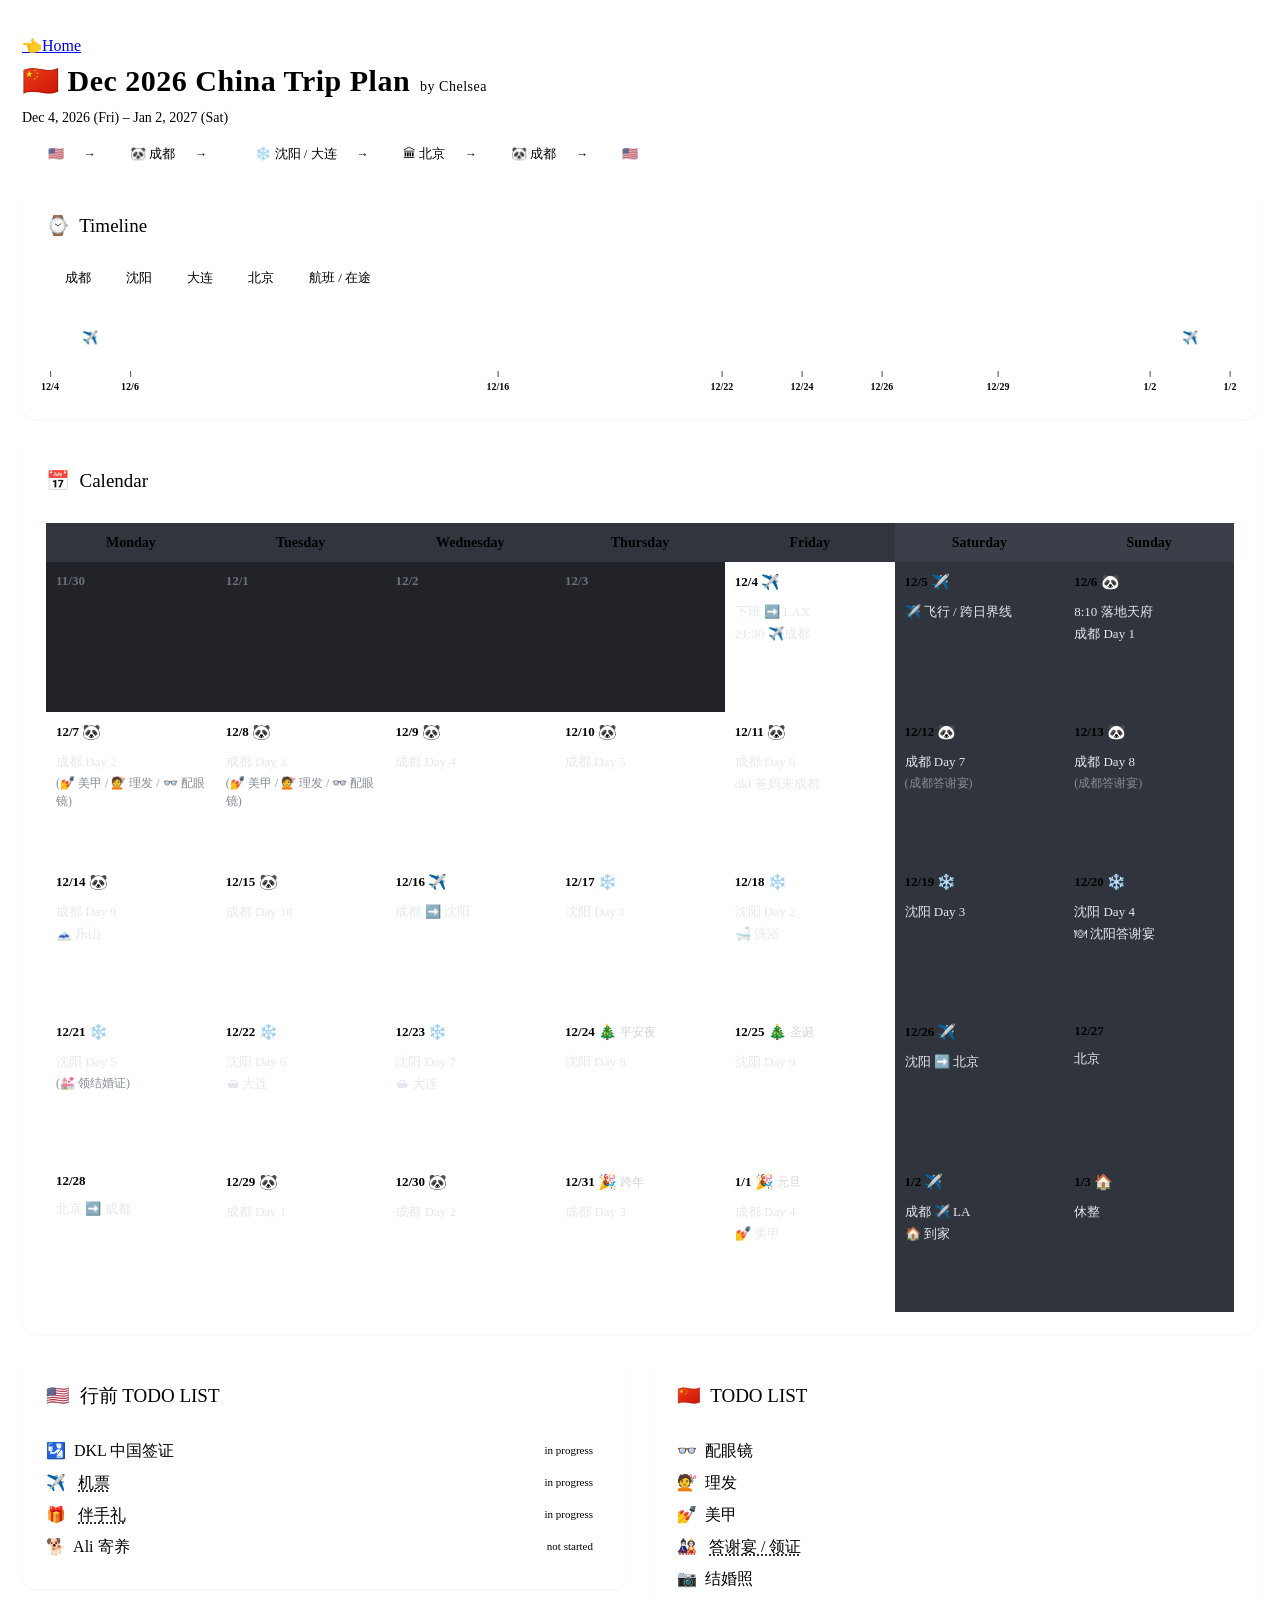
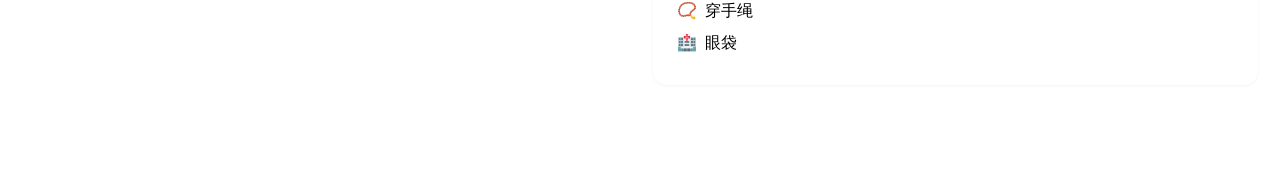
==== 2026-china-trip.html @ edc89a9f "China trip: remove 眼袋 plan from 12.30 calendar" ====
<!DOCTYPE html>
<html lang="zh-CN">
<head>
<meta charset="UTF-8">
<meta name="viewport" content="width=device-width, initial-scale=1.0">
<title>Dec 2026 China Trip Plan · Chelsea</title>
<link rel="stylesheet" href="assets/css/base.css">
<style>
  *{box-sizing:border-box;}
  body{margin:0;padding:34px 22px 64px;background:var(--bg);color:var(--ink);line-height:1.5;}
  .wrap{max-width:1280px;margin:0 auto;}
  header.top{margin-bottom:22px;}
  h1{font-family:var(--serif);font-size:30px;margin:0 0 4px;letter-spacing:.5px;}
  h1 .by{font-size:14px;color:var(--muted);font-weight:400;margin-left:10px;}
  .sub{color:var(--muted);font-size:14px;}
  .route{display:flex;flex-wrap:wrap;align-items:center;gap:8px;margin-top:12px;font-size:13px;}
  .route .stop{display:inline-flex;align-items:center;gap:6px;padding:4px 12px;border:1px solid var(--line);border-radius:20px;background:var(--paper);color:var(--ink);}
  .route .stop i{width:8px;height:8px;border-radius:50%;}
  .route .arr{color:var(--muted);font-size:12px;}
  .card{background:var(--paper);border:1px solid var(--line);border-radius:14px;padding:22px 24px;margin-bottom:26px;box-shadow:0 1px 3px rgba(0,0,0,.05);}
  h2{font-family:var(--serif);font-weight:400;font-size:19px;margin:0 0 16px;padding-bottom:12px;border-bottom:1px solid var(--line);display:flex;align-items:center;gap:8px;}
  h2 .dot{display:none;}

  .legend{display:flex;gap:16px;flex-wrap:wrap;font-size:13px;color:var(--muted);margin-bottom:8px;}
  .legend span{display:inline-flex;align-items:center;gap:6px;}
  .sw{width:13px;height:13px;border-radius:4px;display:inline-block;}

  /* TIMELINE */
  .tl{position:relative;margin:24px 4px 8px;}
  .tl-track{display:flex;height:52px;border-radius:9px;overflow:hidden;box-shadow:inset 0 0 0 1px var(--line);}
  .seg{position:relative;display:flex;flex-direction:column;align-items:center;justify-content:center;color:#fff;font-size:13px;font-weight:600;text-align:center;padding:0 4px;line-height:1.2;}
  .seg small{font-weight:400;font-size:10px;opacity:.92;margin-top:2px;}
  .seg.fly{background:var(--fly);} .seg.jp{background:var(--jp);} .seg.cd{background:var(--cd);}
  .seg.sy{background:var(--sy);} .seg.dl{background:var(--dl);} .seg.bj{background:var(--jp);}
  .tl-axis{position:relative;height:16px;margin-top:9px;font-size:10px;color:var(--muted);}
  .tick{position:absolute;top:6px;transform:translateX(-50%);white-space:nowrap;font-weight:700;}
  .tick::before{content:"";position:absolute;top:-8px;left:50%;width:1px;height:6px;background:#4a505a;}
  .tick.lo{top:20px;}
  .tick.lo::before{top:-22px;height:20px;}

  /* CALENDAR */
  table{width:100%;border-collapse:collapse;table-layout:fixed;}
  th{font-family:var(--serif);font-size:14px;font-weight:700;padding:9px 0;text-align:center;border:1px solid var(--line);color:var(--wkdy);background:#31353d;}
  th.we{background:#3a3f49;color:var(--wknd);}
  td{border:1px solid var(--line);vertical-align:top;height:150px;padding:9px 10px;position:relative;}
  td.pre{background:#212328;}
  td.pre .dhead{color:#6b7079;}
  td.we{background:#30343c;}
  .dhead{font-family:var(--serif);font-weight:700;font-size:13px;color:var(--wkdy);margin-bottom:8px;}
  td.we .dhead{color:var(--wknd);}
  .demoji{font-family:-apple-system,"Apple Color Emoji","Noto Color Emoji",sans-serif;font-weight:400;font-size:15px;vertical-align:-1px;}
  .dlabel{font-family:var(--body);font-weight:400;font-size:12px;color:#cfd4dc;}
  .body{font-family:var(--body);font-size:13px;color:#e4e8ee;}
  .body div{margin-top:3px;}
  .body .sub2{color:#868c96;font-size:12px;}
  .accent{position:absolute;left:0;top:0;bottom:0;width:4px;border-radius:0 0 0 0;}
  .a-fly{background:var(--fly);} .a-jp{background:var(--jp);} .a-cd{background:var(--cd);}
  .a-sy{background:var(--sy);} .a-bj{background:var(--jp);}

  .todo-row{display:flex;gap:26px;align-items:flex-start;}
  .todo-row .card{flex:1;margin-bottom:26px;}
  .todo label{display:flex;align-items:center;gap:4px;margin:8px 0;color:var(--ink);}
  .todo-link{color:var(--ink);text-decoration:underline dotted;text-underline-offset:3px;}
  .todo-link:hover{color:var(--cd);}
  .todo .tag{margin-left:auto;font-size:11px;padding:2px 10px;border-radius:20px;white-space:nowrap;}
  .todo .tag.doing{color:var(--bj);border:1px solid var(--bj);}
  .todo .tag.notyet{color:var(--muted);border:1px solid var(--line);}
  #cal{overflow-x:auto;-webkit-overflow-scrolling:touch;}
  @media(max-width:820px){
    body{padding:20px 12px 48px;}
    .card{padding:16px 14px;}
    #cal table{min-width:860px;}
    td{height:130px;}
    .todo-row{gap:12px;}
    .todo label{font-size:13px;}
    .todo .tag{font-size:10px;padding:2px 7px;}
    .seg{font-size:11px;}
    h1{font-size:24px;}
  }
  /* 窄到文字会被挤压时才退回上下排列（拉伸满宽，两框同宽） */
  @media(max-width:460px){
    .todo-row{flex-direction:column;gap:0;align-items:stretch;}
  }
</style>
</head>
<body>
<div class="wrap">
  <header class="top">
    <a class="home-link" href="index.html"><span class="arr">👈</span>Home</a>
    <h1>🇨🇳 Dec 2026 China Trip Plan<span class="by">by Chelsea</span></h1>
    <div class="sub">Dec 4, 2026 (Fri) – Jan 2, 2027 (Sat)</div>
    <div class="route">
      <span class="stop"><i style="background:var(--fly)"></i>🇺🇸</span>
      <span class="arr">→</span>
      <span class="stop"><i style="background:var(--cd)"></i>🐼 成都</span>
      <span class="arr">→</span>
      <span class="stop"><i style="background:var(--sy)"></i><i style="background:var(--dl)"></i>❄️ 沈阳 / 大连</span>
      <span class="arr">→</span>
      <span class="stop"><i style="background:var(--jp)"></i>🏛 北京</span>
      <span class="arr">→</span>
      <span class="stop"><i style="background:var(--cd)"></i>🐼 成都</span>
      <span class="arr">→</span>
      <span class="stop"><i style="background:var(--fly)"></i>🇺🇸</span>
    </div>
  </header>

  <!-- TIMELINE -->
  <section class="card">
    <h2><span class="dot"></span>⌚️&ensp;Timeline</h2>
    <div class="legend">
      <span><i class="sw" style="background:var(--cd)"></i>成都</span>
      <span><i class="sw" style="background:var(--sy)"></i>沈阳</span>
      <span><i class="sw" style="background:var(--dl)"></i>大连</span>
      <span><i class="sw" style="background:var(--jp)"></i>北京</span>
      <span><i class="sw" style="background:var(--fly)"></i>航班 / 在途</span>
    </div>
    <div class="tl">
      <div class="tl-track" id="tlTrack" data-end="1/2">
        <div class="seg fly" style="flex:2" data-tick="12/4">✈️</div>
        <div class="seg cd"  style="flex:10" data-tick="12/6">成都</div>
        <div class="seg sy"  style="flex:6" data-tick="12/16">沈阳</div>
        <div class="seg dl"  style="flex:2" data-tick="12/22">大连</div>
        <div class="seg sy"  style="flex:2" data-tick="12/24">沈阳</div>
        <div class="seg bj"  style="flex:3" data-tick="12/26">北京</div>
        <div class="seg cd"  style="flex:4" data-tick="12/29">成都</div>
        <div class="seg fly" style="flex:2" data-tick="1/2">✈️</div>
      </div>
      <div class="tl-axis" id="tlAxis"></div>
    </div>
  </section>

  <!-- CALENDAR -->
  <section class="card">
    <h2><span class="dot" style="background:var(--sy)"></span>📅&ensp;Calendar</h2>
    <div id="cal"></div>
  </section>

  <!-- TODO -->
  <div class="todo-row">
    <section class="card">
      <h2><span class="dot" style="background:#3fa96a"></span>🇺🇸&ensp;行前 TODO LIST</h2>
      <div class="todo">
        <label>🛂&ensp;DKL 中国签证<span class="tag doing">in progress</span></label>
        <label>✈️&ensp;<a class="todo-link" href="pages/plan/flights.html">机票</a><span class="tag doing">in progress</span></label>
        <label>🎁&ensp;<a class="todo-link" href="pages/plan/gifts.html">伴手礼</a><span class="tag doing">in progress</span></label>
        <label>🐕&ensp;Ali 寄养<span class="tag notyet">not started</span></label>
      </div>
    </section>
    <section class="card">
      <h2><span class="dot" style="background:#e83e8c"></span>🇨🇳&ensp;TODO LIST</h2>
      <div class="todo">
        <label>👓&ensp;配眼镜</label>
        <label>💇&ensp;理发</label>
        <label>💅&ensp;美甲</label>
        <label>🎎&ensp;<a class="todo-link" href="pages/plan/wedding.html">答谢宴 / 领证</a></label>
        <label>📷&ensp;结婚照</label>
        <label>📿&ensp;穿手绳</label>
        <label>🏥&ensp;眼袋</label>
      </div>
    </section>
  </div>
</div>

<script>
// city: 用于左侧色条 fly/jp/cd/sy/bj ；top: 日期后的 emoji/标签；body: 当天安排（数组，(...) 会变灰）
const plan = {
  '2026-11-30':{}, '2026-12-01':{}, '2026-12-02':{}, '2026-12-03':{},
  '2026-12-04':{city:'fly',top:'✈️',body:['下班 ➡️ LAX','21:30 ✈️成都']},
  '2026-12-05':{city:'fly',top:'✈️',body:['✈️ 飞行 / 跨日界线']},
  '2026-12-06':{city:'cd',top:'🐼',body:['8:10 落地天府','成都 Day 1']},
  '2026-12-07':{city:'cd',top:'🐼',body:['成都 Day 2','(💅 美甲 / 💇 理发 / 👓 配眼镜)']},
  '2026-12-08':{city:'cd',top:'🐼',body:['成都 Day 3','(💅 美甲 / 💇 理发 / 👓 配眼镜)']},
  '2026-12-09':{city:'cd',top:'🐼',body:['成都 Day 4']},
  '2026-12-10':{city:'cd',top:'🐼',body:['成都 Day 5']},
  '2026-12-11':{city:'cd',top:'🐼',body:['成都 Day 6','dkl 爸妈来成都']},
  '2026-12-12':{city:'cd',top:'🐼',body:['成都 Day 7','(成都答谢宴)']},
  '2026-12-13':{city:'cd',top:'🐼',body:['成都 Day 8','(成都答谢宴)']},
  '2026-12-14':{city:'cd',top:'🐼',body:['成都 Day 9','🗻 乐山']},
  '2026-12-15':{city:'cd',top:'🐼',body:['成都 Day 10']},
  '2026-12-16':{city:'fly',top:'✈️',body:['成都 ➡️ 沈阳']},
  '2026-12-17':{city:'sy',top:'❄️',body:['沈阳 Day 1']},
  '2026-12-18':{city:'sy',top:'❄️',body:['沈阳 Day 2','🛁 洗浴']},
  '2026-12-19':{city:'sy',top:'❄️',body:['沈阳 Day 3']},
  '2026-12-20':{city:'sy',top:'❄️',body:['沈阳 Day 4','🍽 沈阳答谢宴']},
  '2026-12-21':{city:'sy',top:'❄️',body:['沈阳 Day 5','(💒 领结婚证)']},
  '2026-12-22':{city:'sy',top:'❄️',body:['沈阳 Day 6','🛳 大连']},
  '2026-12-23':{city:'sy',top:'❄️',body:['沈阳 Day 7','🛳 大连']},
  '2026-12-24':{city:'sy',top:'🎄 平安夜',body:['沈阳 Day 8']},
  '2026-12-25':{city:'sy',top:'🎄 圣诞',body:['沈阳 Day 9']},
  '2026-12-26':{city:'bj',top:'✈️',body:['沈阳 ➡️ 北京']},
  '2026-12-27':{city:'bj',top:'',body:['北京']},
  '2026-12-28':{city:'fly',top:'',body:['北京 ➡️ 成都']},
  '2026-12-29':{city:'cd',top:'🐼',body:['成都 Day 1']},
  '2026-12-30':{city:'cd',top:'🐼',body:['成都 Day 2']},
  '2026-12-31':{city:'cd',top:'🎉 跨年',body:['成都 Day 3']},
  '2027-01-01':{city:'cd',top:'🎉 元旦',body:['成都 Day 4','💅 美甲']},
  '2027-01-02':{city:'fly',top:'✈️',body:['成都 ✈️ LA','🏠 到家']},
  '2027-01-03':{city:'fly',top:'🏠',body:['休整']}
};

const heads = ['Monday','Tuesday','Wednesday','Thursday','Friday','Saturday','Sunday'];
const start = new Date(2026,10,30);   // Mon 11/30
const TOTAL = 35;                      // 5 周整
function iso(d){return d.getFullYear()+'-'+String(d.getMonth()+1).padStart(2,'0')+'-'+String(d.getDate()).padStart(2,'0');}

let html = '<table><thead><tr>';
heads.forEach((h,i)=>html+='<th class="'+(i>=5?'we':'')+'">'+h+'</th>');
html += '</tr></thead><tbody>';
for(let w=0; w<5; w++){
  html+='<tr>';
  for(let d=0; d<7; d++){
    const date = new Date(start); date.setDate(start.getDate()+w*7+d);
    const key = iso(date);
    const info = plan[key] || {};
    const we = (d>=5);
    const pre = (date < new Date(2026,11,4));
    let cls = []; if(we) cls.push('we'); if(pre) cls.push('pre');
    html+='<td class="'+cls.join(' ')+'">';
    if(info.city) html+='<span class="accent a-'+info.city+'"></span>';
    let topHtml='';
    if(info.top){
      const parts=info.top.split(/\s+/);
      const emo=parts.shift();
      const rest=parts.join(' ');
      topHtml=' <span class="demoji">'+emo+'</span>'+(rest?' <span class="dlabel">'+rest+'</span>':'');
    }
    html+='<div class="dhead">'+(date.getMonth()+1)+'/'+date.getDate()+topHtml+'</div>';
    if(info.body && info.body.length){
      html+='<div class="body">';
      info.body.forEach(t=>{
        const sub = /^\(/.test(t);
        html+='<div class="'+(sub?'sub2':'')+'">'+t+'</div>';
      });
      html+='</div>';
    }
    html+='</td>';
  }
  html+='</tr>';
}
html+='</tbody></table>';
document.getElementById('cal').innerHTML = html;

// Timeline 刻度：读取色块渲染后的真实位置，吸附到边界
function drawTicks(){
  const track = document.getElementById('tlTrack');
  const tr = track.getBoundingClientRect();
  let ax = '';
  Array.from(track.children).forEach(el=>{
    if(el.dataset.tick){
      const x = (el.getBoundingClientRect().left - tr.left) / tr.width * 100;
      ax += '<div class="tick" style="left:'+x.toFixed(3)+'%">'+el.dataset.tick+'</div>';
    }
  });
  if(track.dataset.end) ax += '<div class="tick" style="left:100%">'+track.dataset.end+'</div>';
  const axis = document.getElementById('tlAxis');
  axis.innerHTML = ax;
  // 窄屏防重叠：与上一个标签相撞的刻度自动落到第二排
  let r0 = -1e9, r1 = -1e9;
  Array.from(axis.children).forEach(t=>{
    const b = t.getBoundingClientRect();
    if(b.left < r0 + 4){ t.classList.add('lo'); r1 = b.right; }
    else r0 = b.right;
  });
  axis.style.height = axis.querySelector('.lo') ? '32px' : '';
}
drawTicks();
window.addEventListener('resize', drawTicks);
</script>
<script src="assets/js/scroll-restore.js"></script>
</body>
</html>
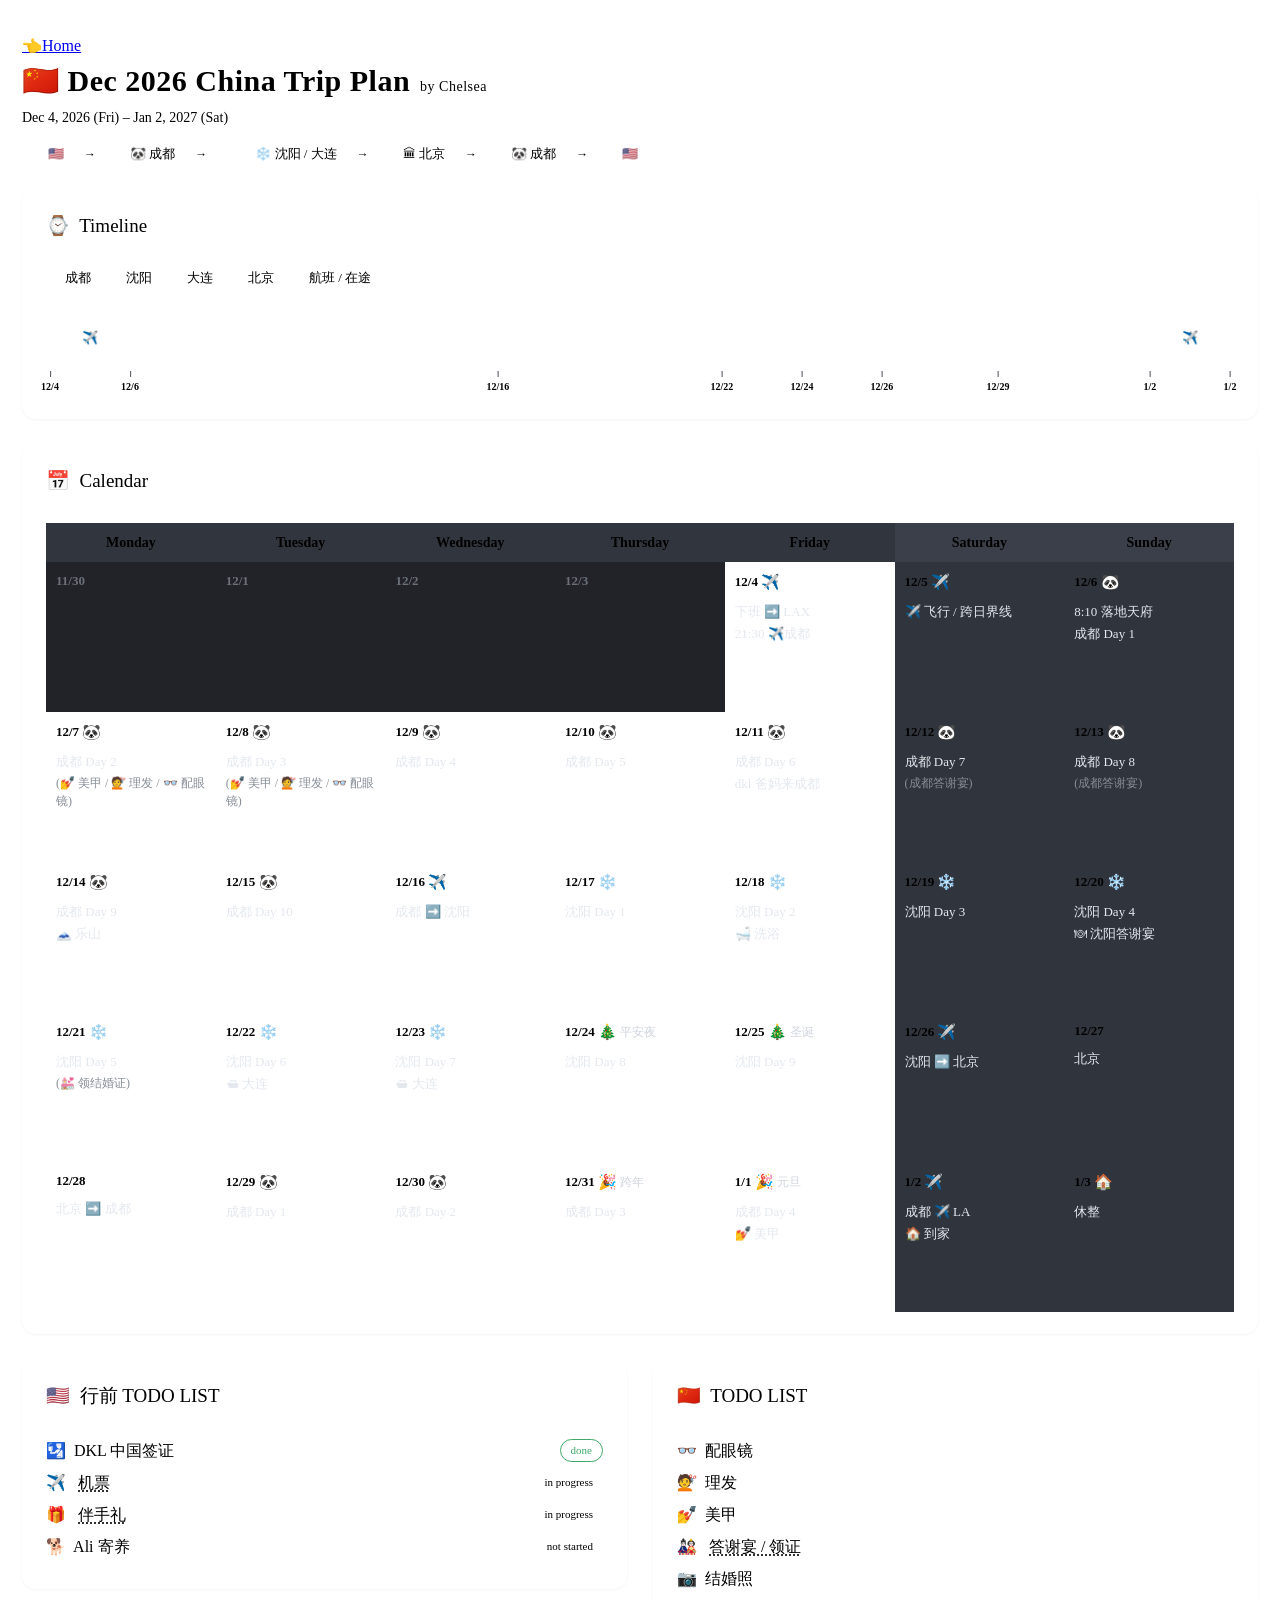
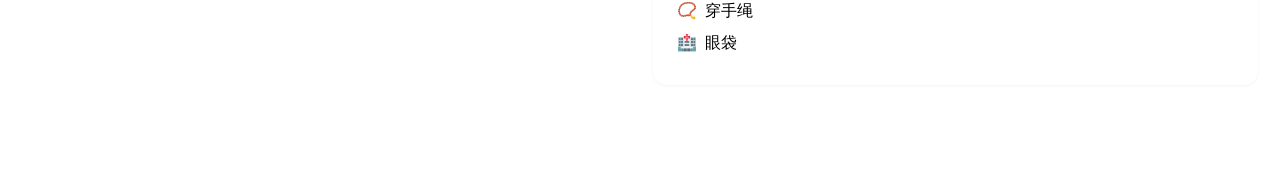
==== commit 28477a23: "China trip: DKL 中国签证 done" ====
--- a/2026-china-trip.html
+++ b/2026-china-trip.html
@@ -64,6 +64,7 @@
   .todo-link:hover{color:var(--cd);}
   .todo .tag{margin-left:auto;font-size:11px;padding:2px 10px;border-radius:20px;white-space:nowrap;}
   .todo .tag.doing{color:var(--bj);border:1px solid var(--bj);}
+  .todo .tag.done{color:#3fa96a;border:1px solid #3fa96a;}
   .todo .tag.notyet{color:var(--muted);border:1px solid var(--line);}
   #cal{overflow-x:auto;-webkit-overflow-scrolling:touch;}
   @media(max-width:820px){
@@ -140,7 +141,7 @@
     <section class="card">
       <h2><span class="dot" style="background:#3fa96a"></span>🇺🇸&ensp;行前 TODO LIST</h2>
       <div class="todo">
-        <label>🛂&ensp;DKL 中国签证<span class="tag doing">in progress</span></label>
+        <label>🛂&ensp;DKL 中国签证<span class="tag done">done</span></label>
         <label>✈️&ensp;<a class="todo-link" href="pages/plan/flights.html">机票</a><span class="tag doing">in progress</span></label>
         <label>🎁&ensp;<a class="todo-link" href="pages/plan/gifts.html">伴手礼</a><span class="tag doing">in progress</span></label>
         <label>🐕&ensp;Ali 寄养<span class="tag notyet">not started</span></label>
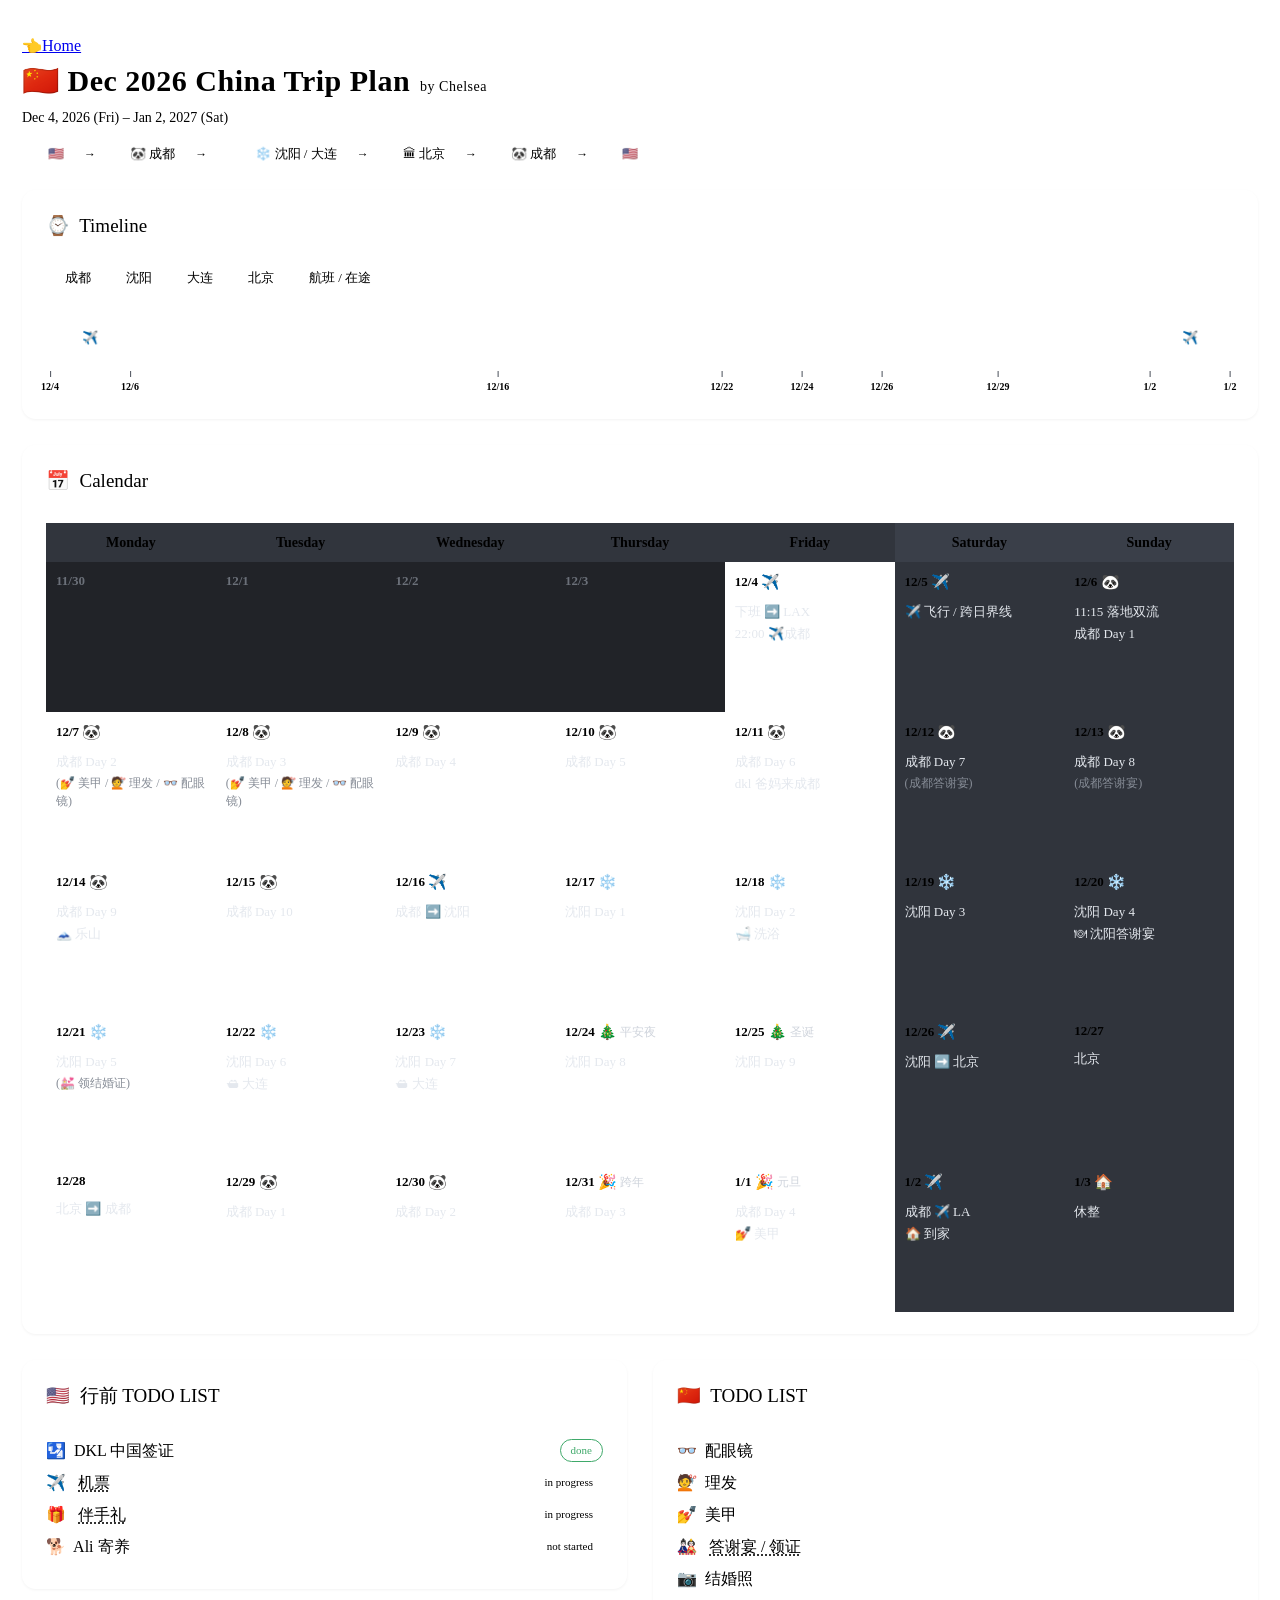
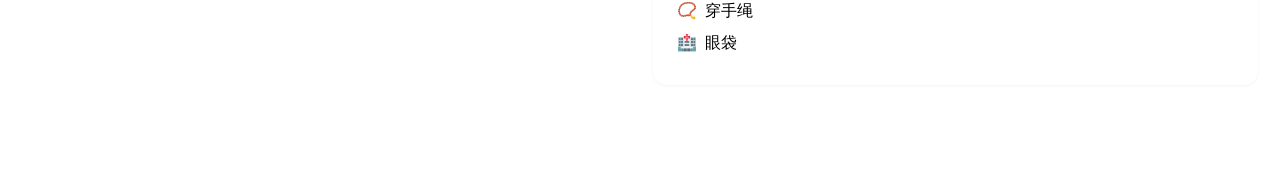
==== commit f105ec8b: "Flights: book CZ328+CZ3401 LAX→CTU 12.4, sync calendar" ====
--- a/2026-china-trip.html
+++ b/2026-china-trip.html
@@ -166,9 +166,9 @@
 // city: 用于左侧色条 fly/jp/cd/sy/bj ；top: 日期后的 emoji/标签；body: 当天安排（数组，(...) 会变灰）
 const plan = {
   '2026-11-30':{}, '2026-12-01':{}, '2026-12-02':{}, '2026-12-03':{},
-  '2026-12-04':{city:'fly',top:'✈️',body:['下班 ➡️ LAX','21:30 ✈️成都']},
+  '2026-12-04':{city:'fly',top:'✈️',body:['下班 ➡️ LAX','22:00 ✈️成都']},
   '2026-12-05':{city:'fly',top:'✈️',body:['✈️ 飞行 / 跨日界线']},
-  '2026-12-06':{city:'cd',top:'🐼',body:['8:10 落地天府','成都 Day 1']},
+  '2026-12-06':{city:'cd',top:'🐼',body:['11:15 落地双流','成都 Day 1']},
   '2026-12-07':{city:'cd',top:'🐼',body:['成都 Day 2','(💅 美甲 / 💇 理发 / 👓 配眼镜)']},
   '2026-12-08':{city:'cd',top:'🐼',body:['成都 Day 3','(💅 美甲 / 💇 理发 / 👓 配眼镜)']},
   '2026-12-09':{city:'cd',top:'🐼',body:['成都 Day 4']},
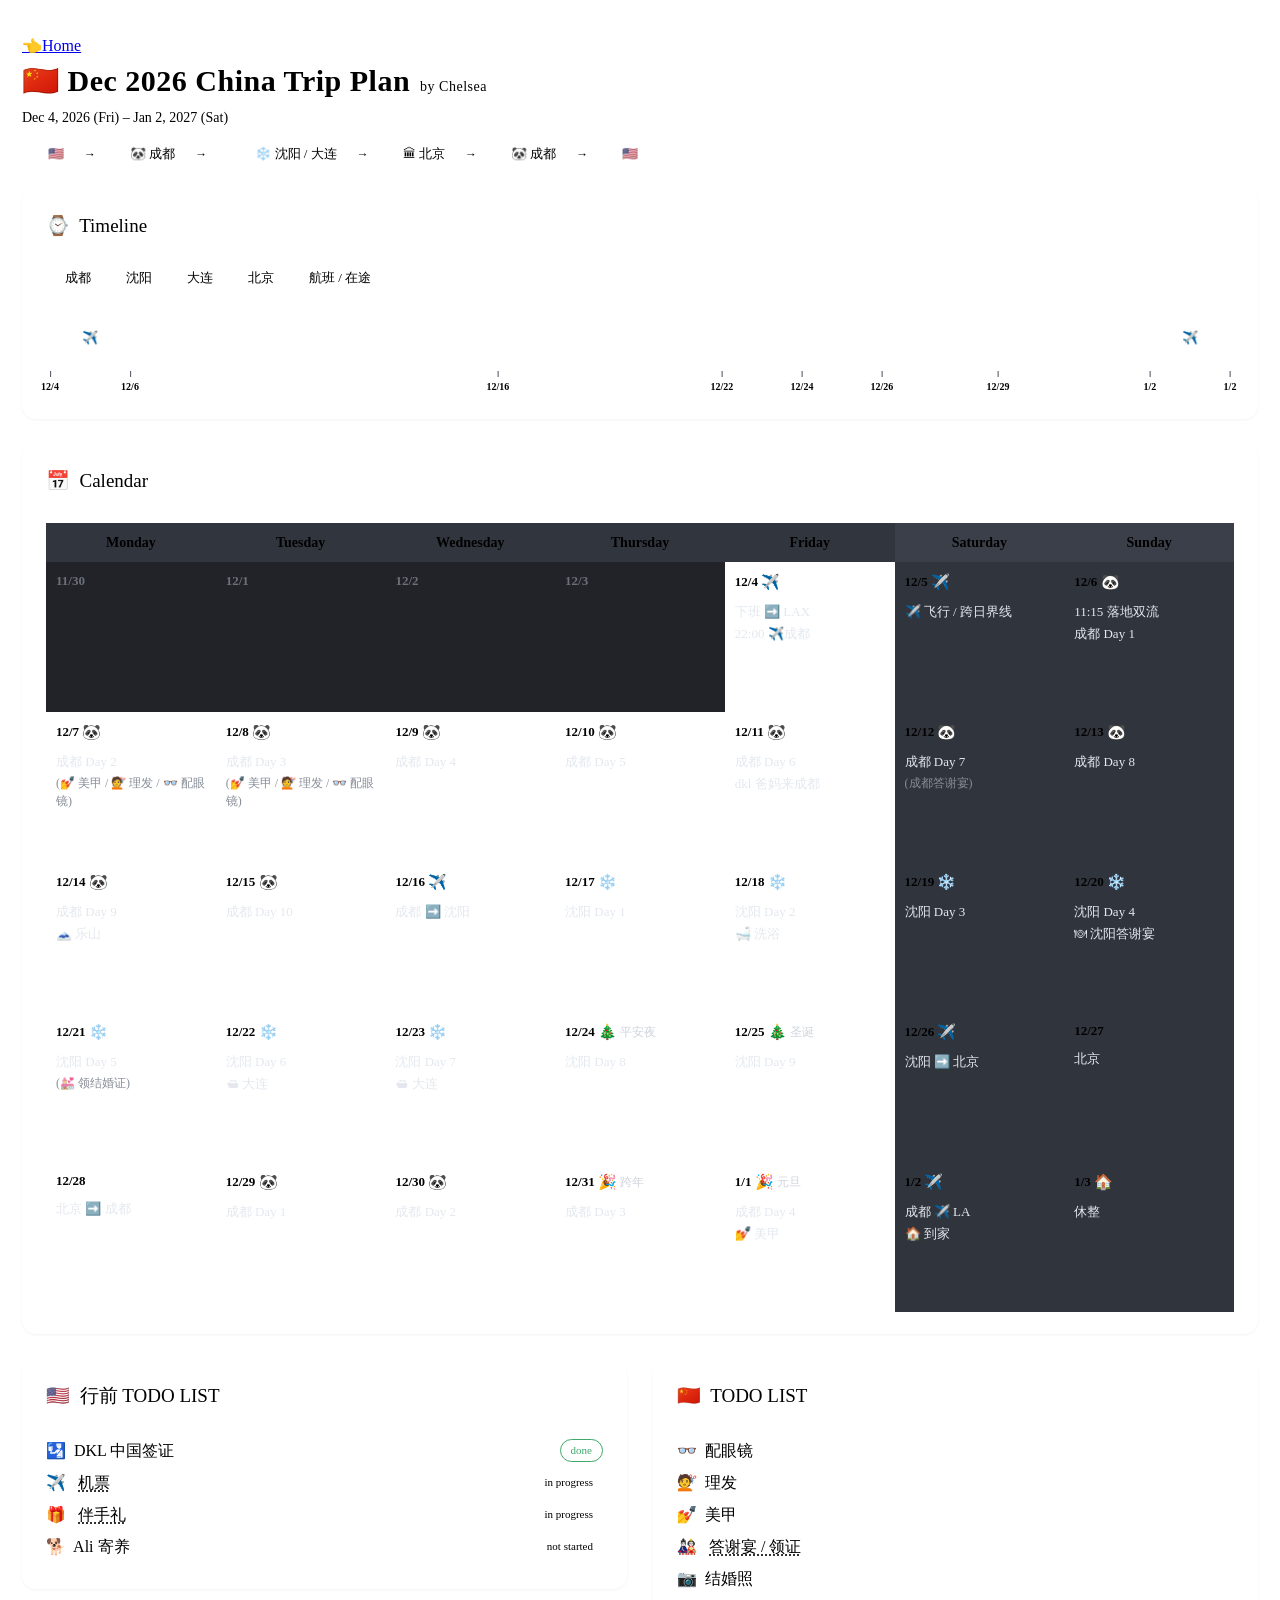
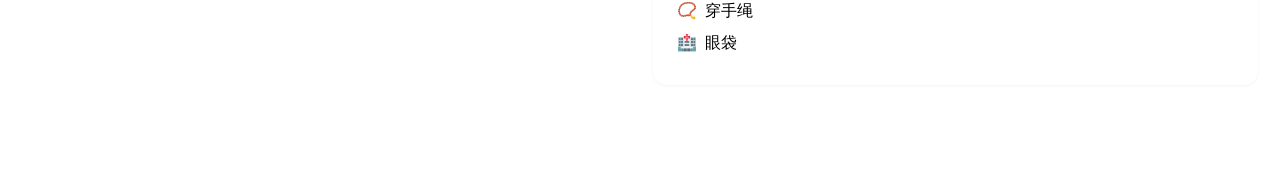
==== commit be042805: "Wedding: 12.13 banquet note removed, both hotels price $$$$$" ====
--- a/2026-china-trip.html
+++ b/2026-china-trip.html
@@ -175,7 +175,7 @@
   '2026-12-10':{city:'cd',top:'🐼',body:['成都 Day 5']},
   '2026-12-11':{city:'cd',top:'🐼',body:['成都 Day 6','dkl 爸妈来成都']},
   '2026-12-12':{city:'cd',top:'🐼',body:['成都 Day 7','(成都答谢宴)']},
-  '2026-12-13':{city:'cd',top:'🐼',body:['成都 Day 8','(成都答谢宴)']},
+  '2026-12-13':{city:'cd',top:'🐼',body:['成都 Day 8']},
   '2026-12-14':{city:'cd',top:'🐼',body:['成都 Day 9','🗻 乐山']},
   '2026-12-15':{city:'cd',top:'🐼',body:['成都 Day 10']},
   '2026-12-16':{city:'fly',top:'✈️',body:['成都 ➡️ 沈阳']},
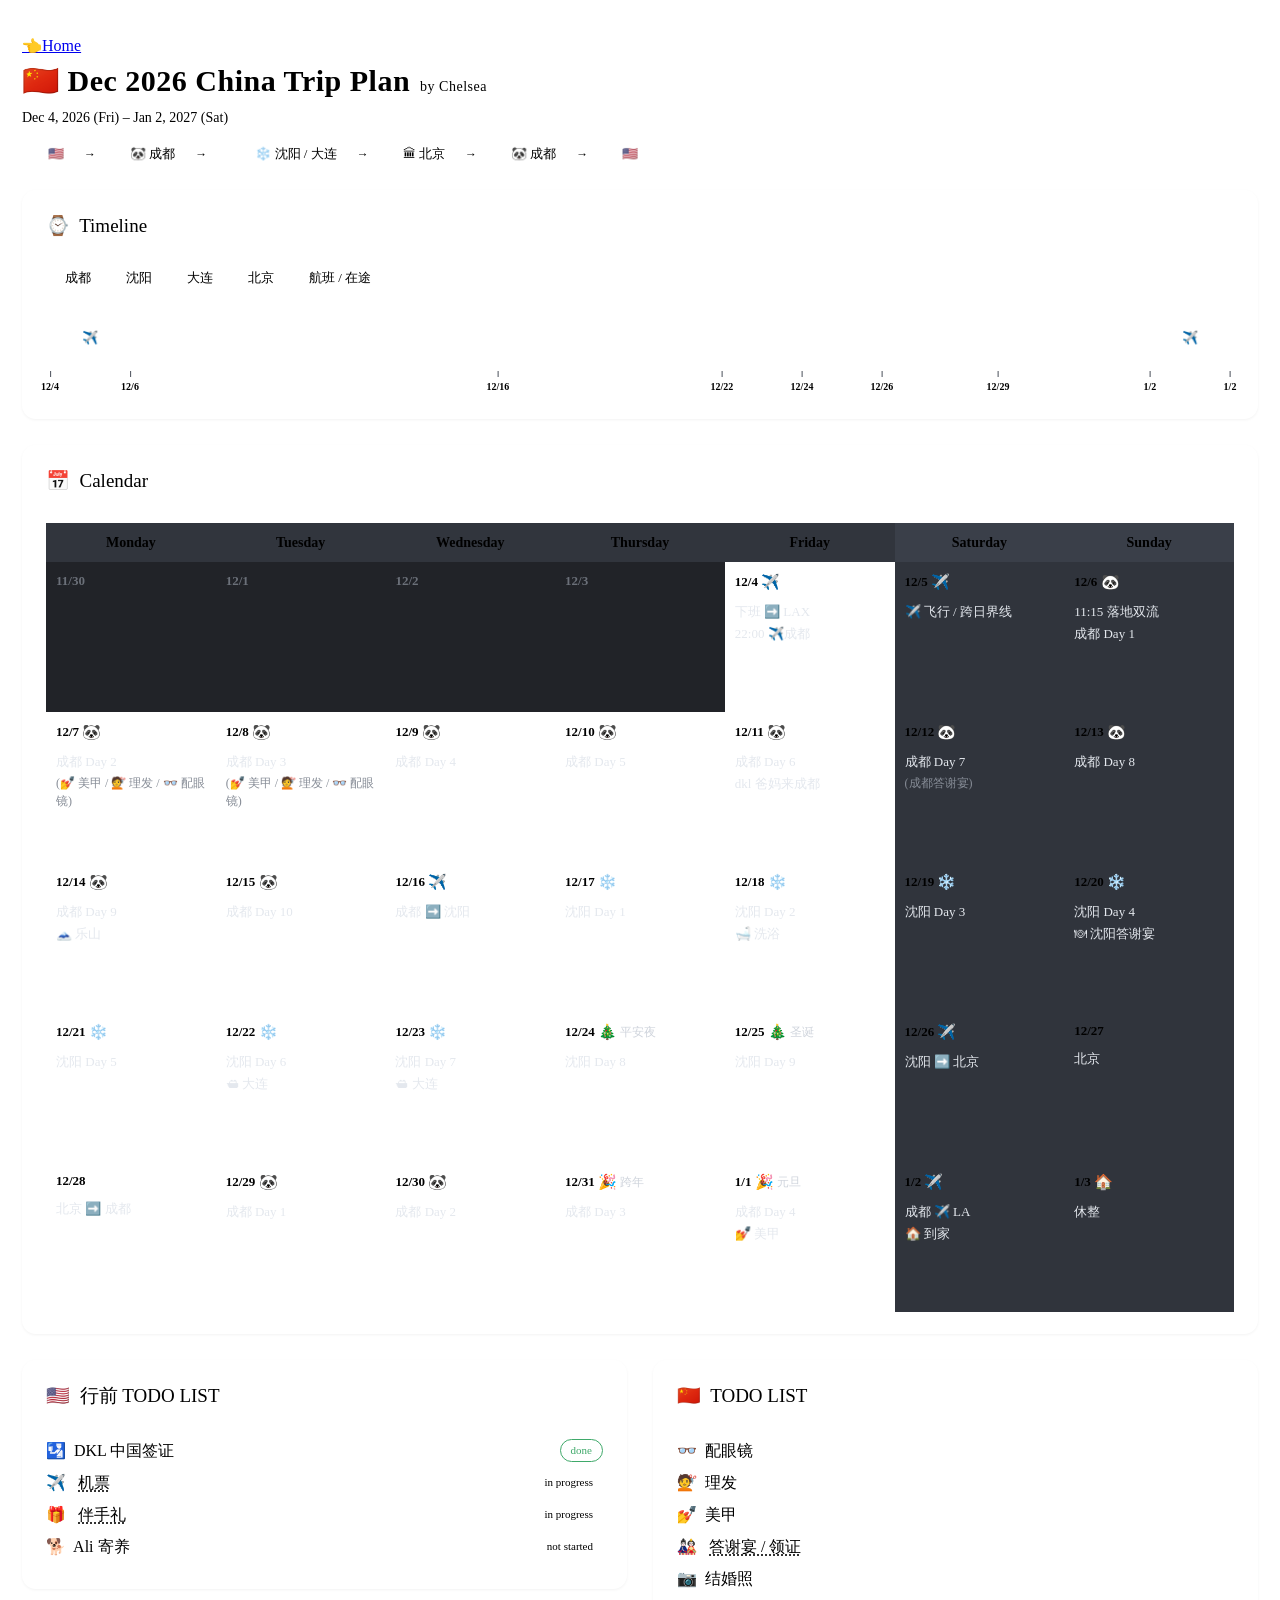
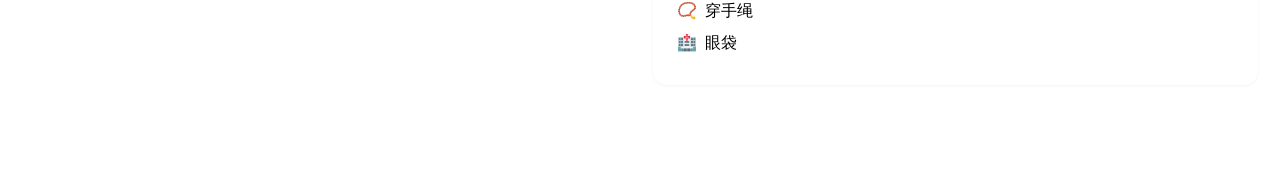
==== commit ca308906: "Trip: drop 12.21 marriage license note" ====
--- a/2026-china-trip.html
+++ b/2026-china-trip.html
@@ -183,7 +183,7 @@
   '2026-12-18':{city:'sy',top:'❄️',body:['沈阳 Day 2','🛁 洗浴']},
   '2026-12-19':{city:'sy',top:'❄️',body:['沈阳 Day 3']},
   '2026-12-20':{city:'sy',top:'❄️',body:['沈阳 Day 4','🍽 沈阳答谢宴']},
-  '2026-12-21':{city:'sy',top:'❄️',body:['沈阳 Day 5','(💒 领结婚证)']},
+  '2026-12-21':{city:'sy',top:'❄️',body:['沈阳 Day 5']},
   '2026-12-22':{city:'sy',top:'❄️',body:['沈阳 Day 6','🛳 大连']},
   '2026-12-23':{city:'sy',top:'❄️',body:['沈阳 Day 7','🛳 大连']},
   '2026-12-24':{city:'sy',top:'🎄 平安夜',body:['沈阳 Day 8']},
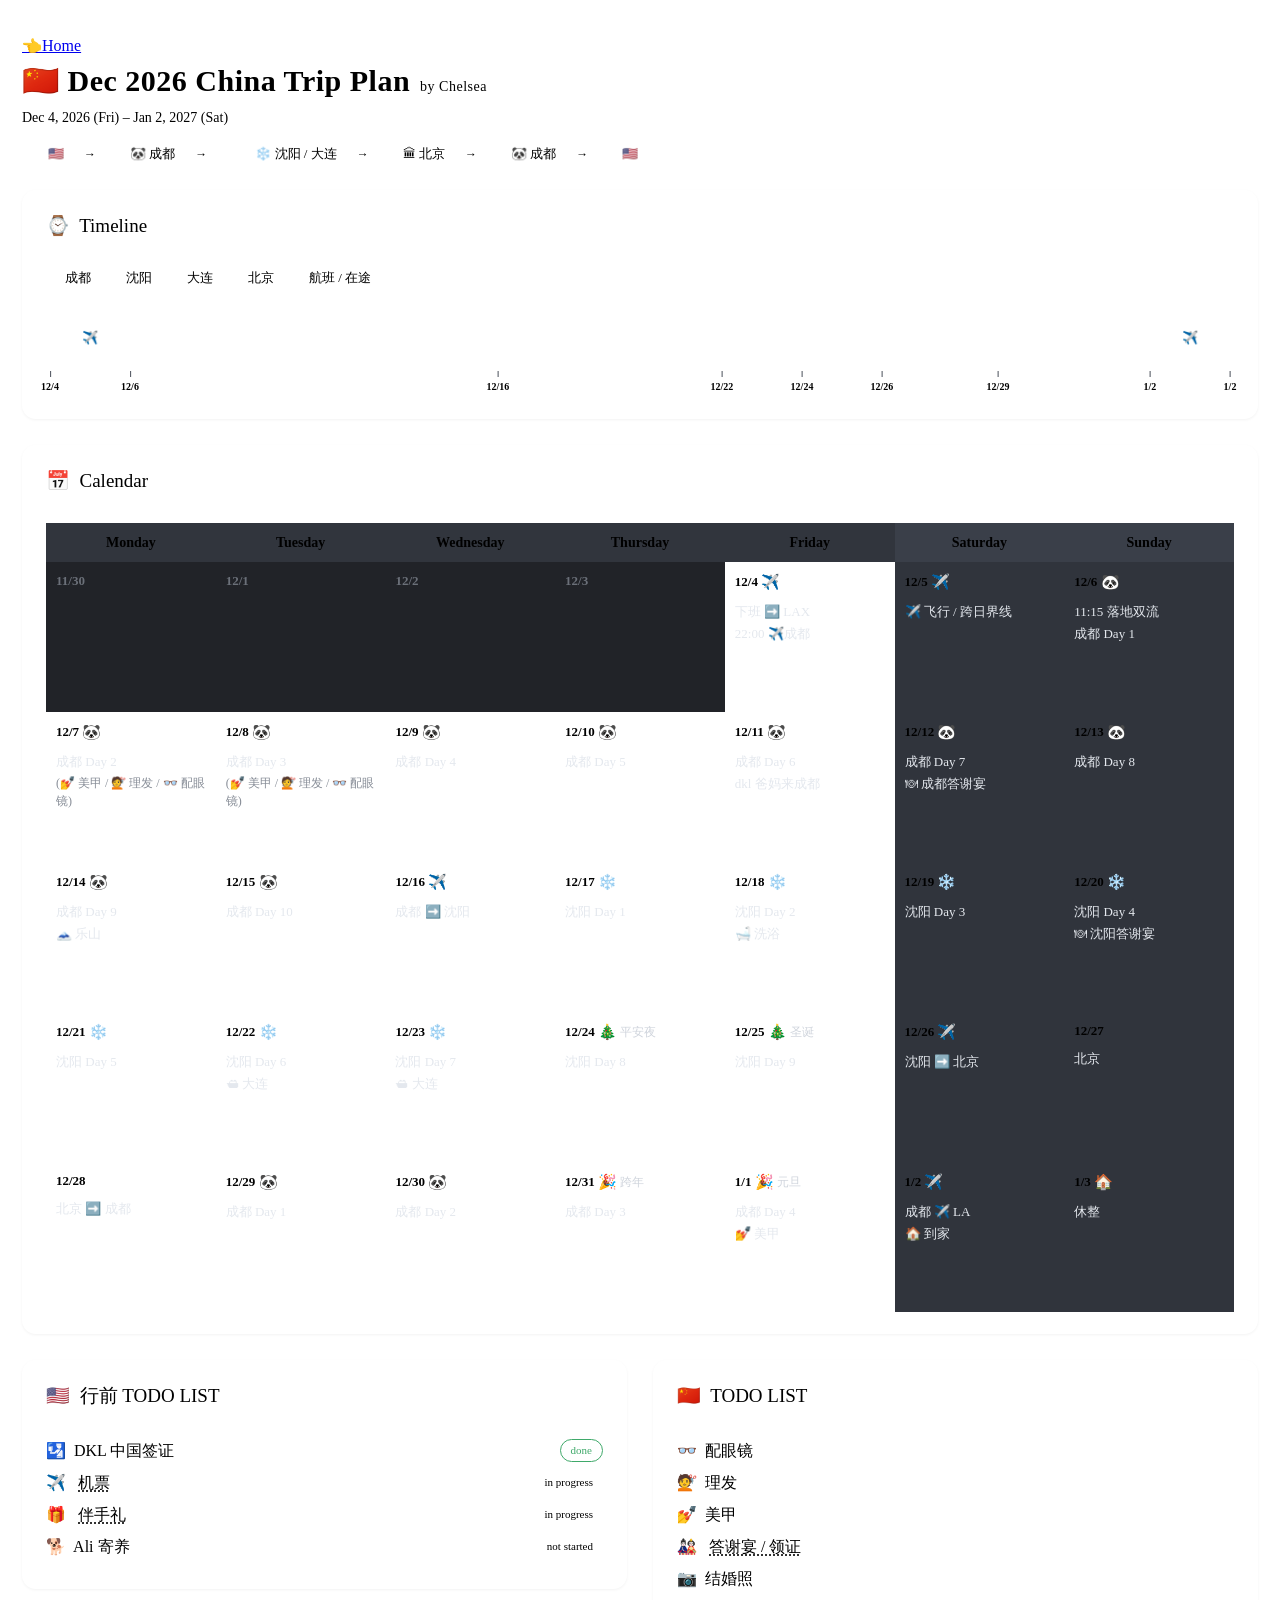
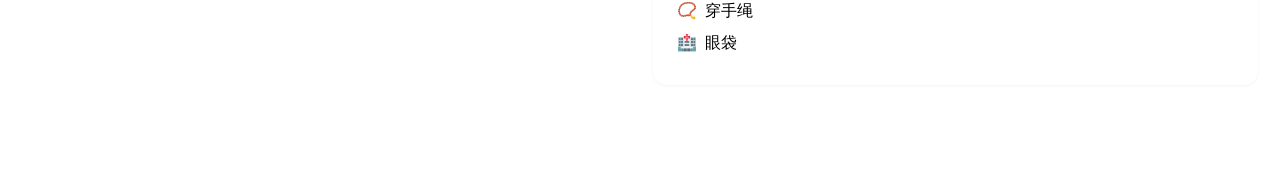
==== commit d560b13d: "Trip: 12.12 成都答谢宴 confirmed style" ====
--- a/2026-china-trip.html
+++ b/2026-china-trip.html
@@ -174,7 +174,7 @@
   '2026-12-09':{city:'cd',top:'🐼',body:['成都 Day 4']},
   '2026-12-10':{city:'cd',top:'🐼',body:['成都 Day 5']},
   '2026-12-11':{city:'cd',top:'🐼',body:['成都 Day 6','dkl 爸妈来成都']},
-  '2026-12-12':{city:'cd',top:'🐼',body:['成都 Day 7','(成都答谢宴)']},
+  '2026-12-12':{city:'cd',top:'🐼',body:['成都 Day 7','🍽 成都答谢宴']},
   '2026-12-13':{city:'cd',top:'🐼',body:['成都 Day 8']},
   '2026-12-14':{city:'cd',top:'🐼',body:['成都 Day 9','🗻 乐山']},
   '2026-12-15':{city:'cd',top:'🐼',body:['成都 Day 10']},
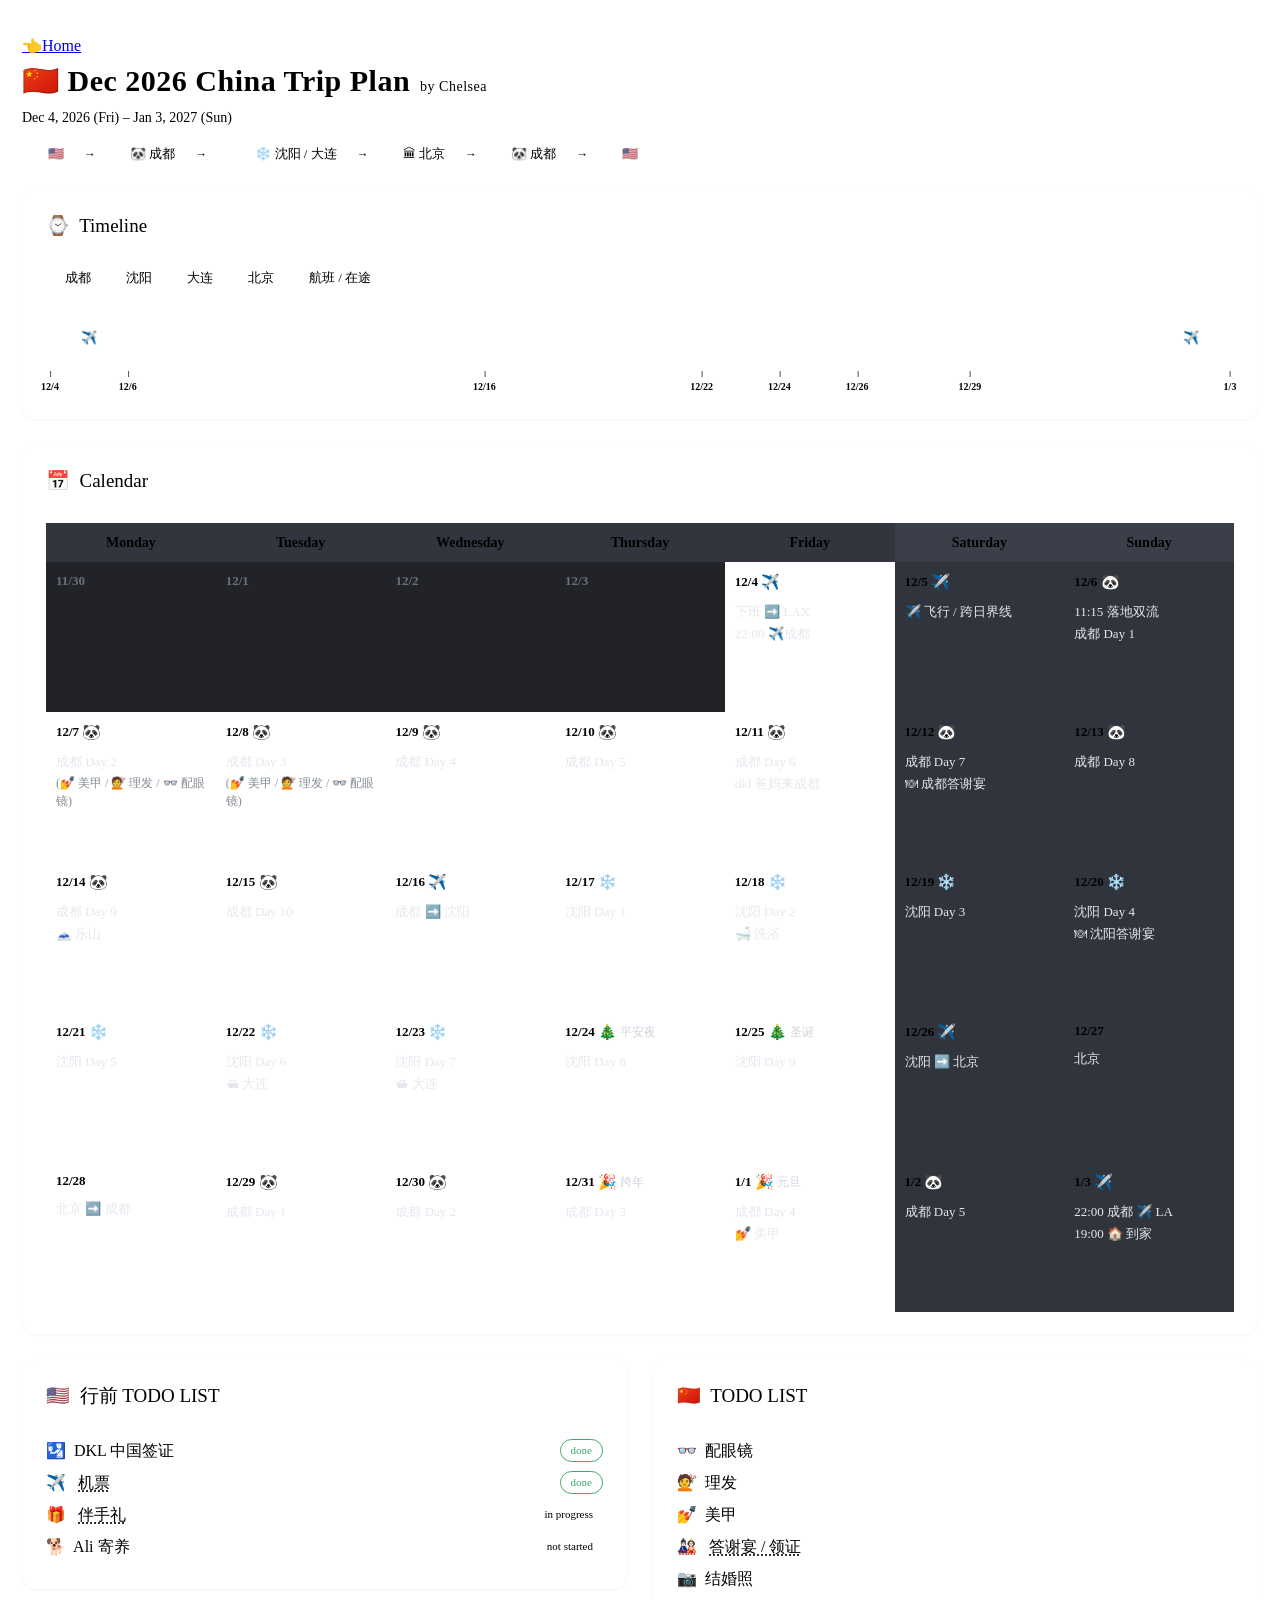
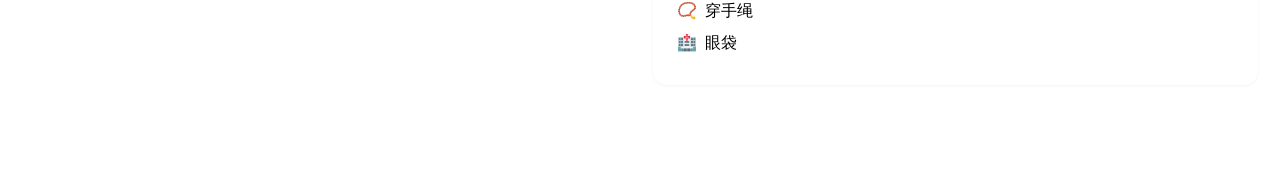
==== commit f214a5c4: "Trip: return flight moved to Jan 3, tickets done" ====
--- a/2026-china-trip.html
+++ b/2026-china-trip.html
@@ -89,7 +89,7 @@
   <header class="top">
     <a class="home-link" href="index.html"><span class="arr">👈</span>Home</a>
     <h1>🇨🇳 Dec 2026 China Trip Plan<span class="by">by Chelsea</span></h1>
-    <div class="sub">Dec 4, 2026 (Fri) – Jan 2, 2027 (Sat)</div>
+    <div class="sub">Dec 4, 2026 (Fri) – Jan 3, 2027 (Sun)</div>
     <div class="route">
       <span class="stop"><i style="background:var(--fly)"></i>🇺🇸</span>
       <span class="arr">→</span>
@@ -116,15 +116,15 @@
       <span><i class="sw" style="background:var(--fly)"></i>航班 / 在途</span>
     </div>
     <div class="tl">
-      <div class="tl-track" id="tlTrack" data-end="1/2">
+      <div class="tl-track" id="tlTrack" data-end="1/3">
         <div class="seg fly" style="flex:2" data-tick="12/4">✈️</div>
         <div class="seg cd"  style="flex:10" data-tick="12/6">成都</div>
         <div class="seg sy"  style="flex:6" data-tick="12/16">沈阳</div>
         <div class="seg dl"  style="flex:2" data-tick="12/22">大连</div>
         <div class="seg sy"  style="flex:2" data-tick="12/24">沈阳</div>
         <div class="seg bj"  style="flex:3" data-tick="12/26">北京</div>
-        <div class="seg cd"  style="flex:4" data-tick="12/29">成都</div>
-        <div class="seg fly" style="flex:2" data-tick="1/2">✈️</div>
+        <div class="seg cd"  style="flex:5" data-tick="12/29">成都</div>
+        <div class="seg fly" style="flex:2">✈️</div>
       </div>
       <div class="tl-axis" id="tlAxis"></div>
     </div>
@@ -142,7 +142,7 @@
       <h2><span class="dot" style="background:#3fa96a"></span>🇺🇸&ensp;行前 TODO LIST</h2>
       <div class="todo">
         <label>🛂&ensp;DKL 中国签证<span class="tag done">done</span></label>
-        <label>✈️&ensp;<a class="todo-link" href="pages/plan/flights.html">机票</a><span class="tag doing">in progress</span></label>
+        <label>✈️&ensp;<a class="todo-link" href="pages/plan/flights.html">机票</a><span class="tag done">done</span></label>
         <label>🎁&ensp;<a class="todo-link" href="pages/plan/gifts.html">伴手礼</a><span class="tag doing">in progress</span></label>
         <label>🐕&ensp;Ali 寄养<span class="tag notyet">not started</span></label>
       </div>
@@ -195,8 +195,8 @@
   '2026-12-30':{city:'cd',top:'🐼',body:['成都 Day 2']},
   '2026-12-31':{city:'cd',top:'🎉 跨年',body:['成都 Day 3']},
   '2027-01-01':{city:'cd',top:'🎉 元旦',body:['成都 Day 4','💅 美甲']},
-  '2027-01-02':{city:'fly',top:'✈️',body:['成都 ✈️ LA','🏠 到家']},
-  '2027-01-03':{city:'fly',top:'🏠',body:['休整']}
+  '2027-01-02':{city:'cd',top:'🐼',body:['成都 Day 5']},
+  '2027-01-03':{city:'fly',top:'✈️',body:['22:00 成都 ✈️ LA','19:00 🏠 到家']}
 };
 
 const heads = ['Monday','Tuesday','Wednesday','Thursday','Friday','Saturday','Sunday'];
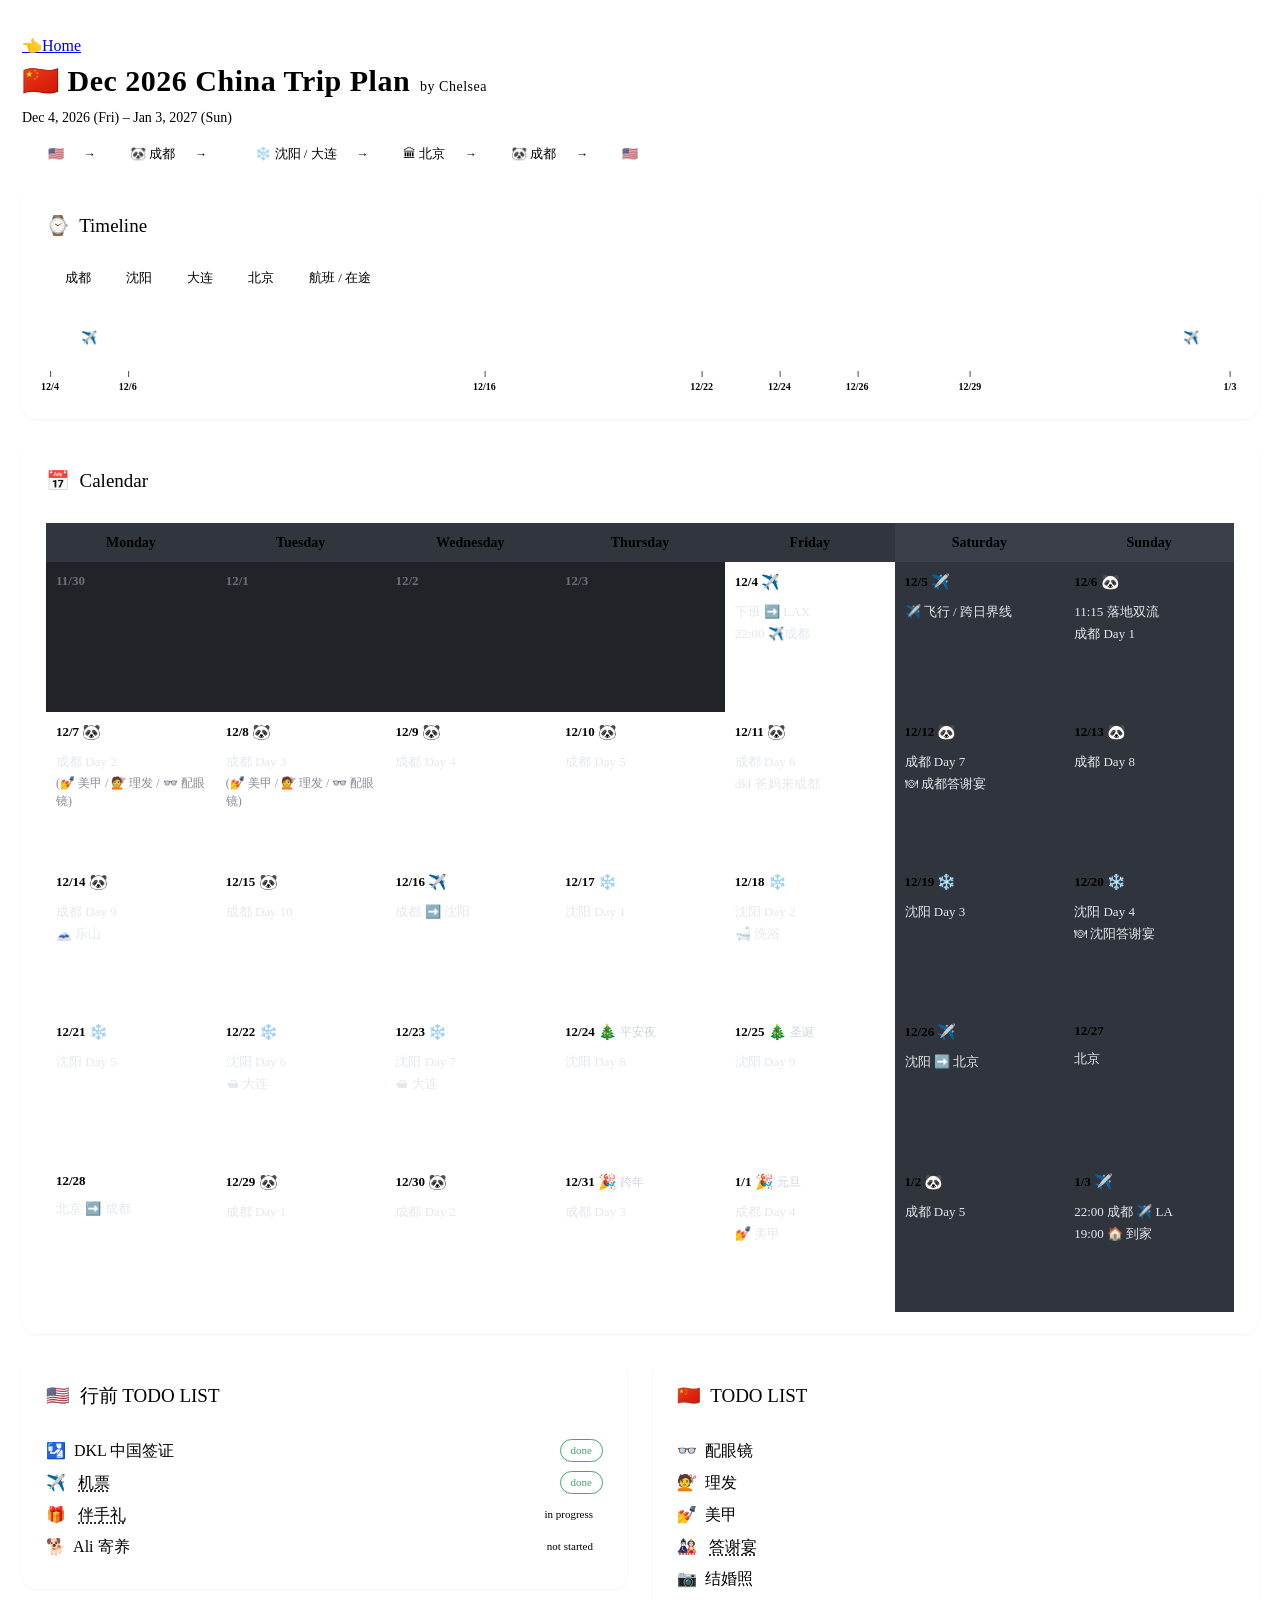
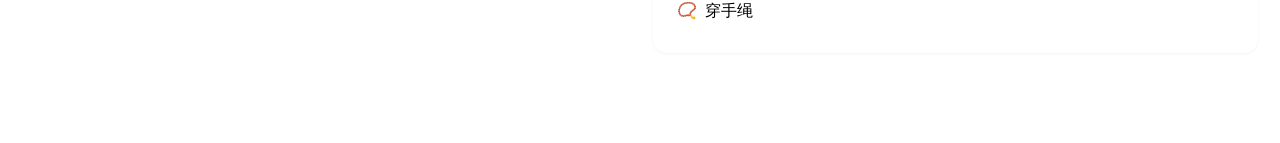
==== commit 7ad434ee: "Trip: trim China TODO list" ====
--- a/2026-china-trip.html
+++ b/2026-china-trip.html
@@ -153,10 +153,9 @@
         <label>👓&ensp;配眼镜</label>
         <label>💇&ensp;理发</label>
         <label>💅&ensp;美甲</label>
-        <label>🎎&ensp;<a class="todo-link" href="pages/plan/wedding.html">答谢宴 / 领证</a></label>
+        <label>🎎&ensp;<a class="todo-link" href="pages/plan/wedding.html">答谢宴</a></label>
         <label>📷&ensp;结婚照</label>
         <label>📿&ensp;穿手绳</label>
-        <label>🏥&ensp;眼袋</label>
       </div>
     </section>
   </div>
